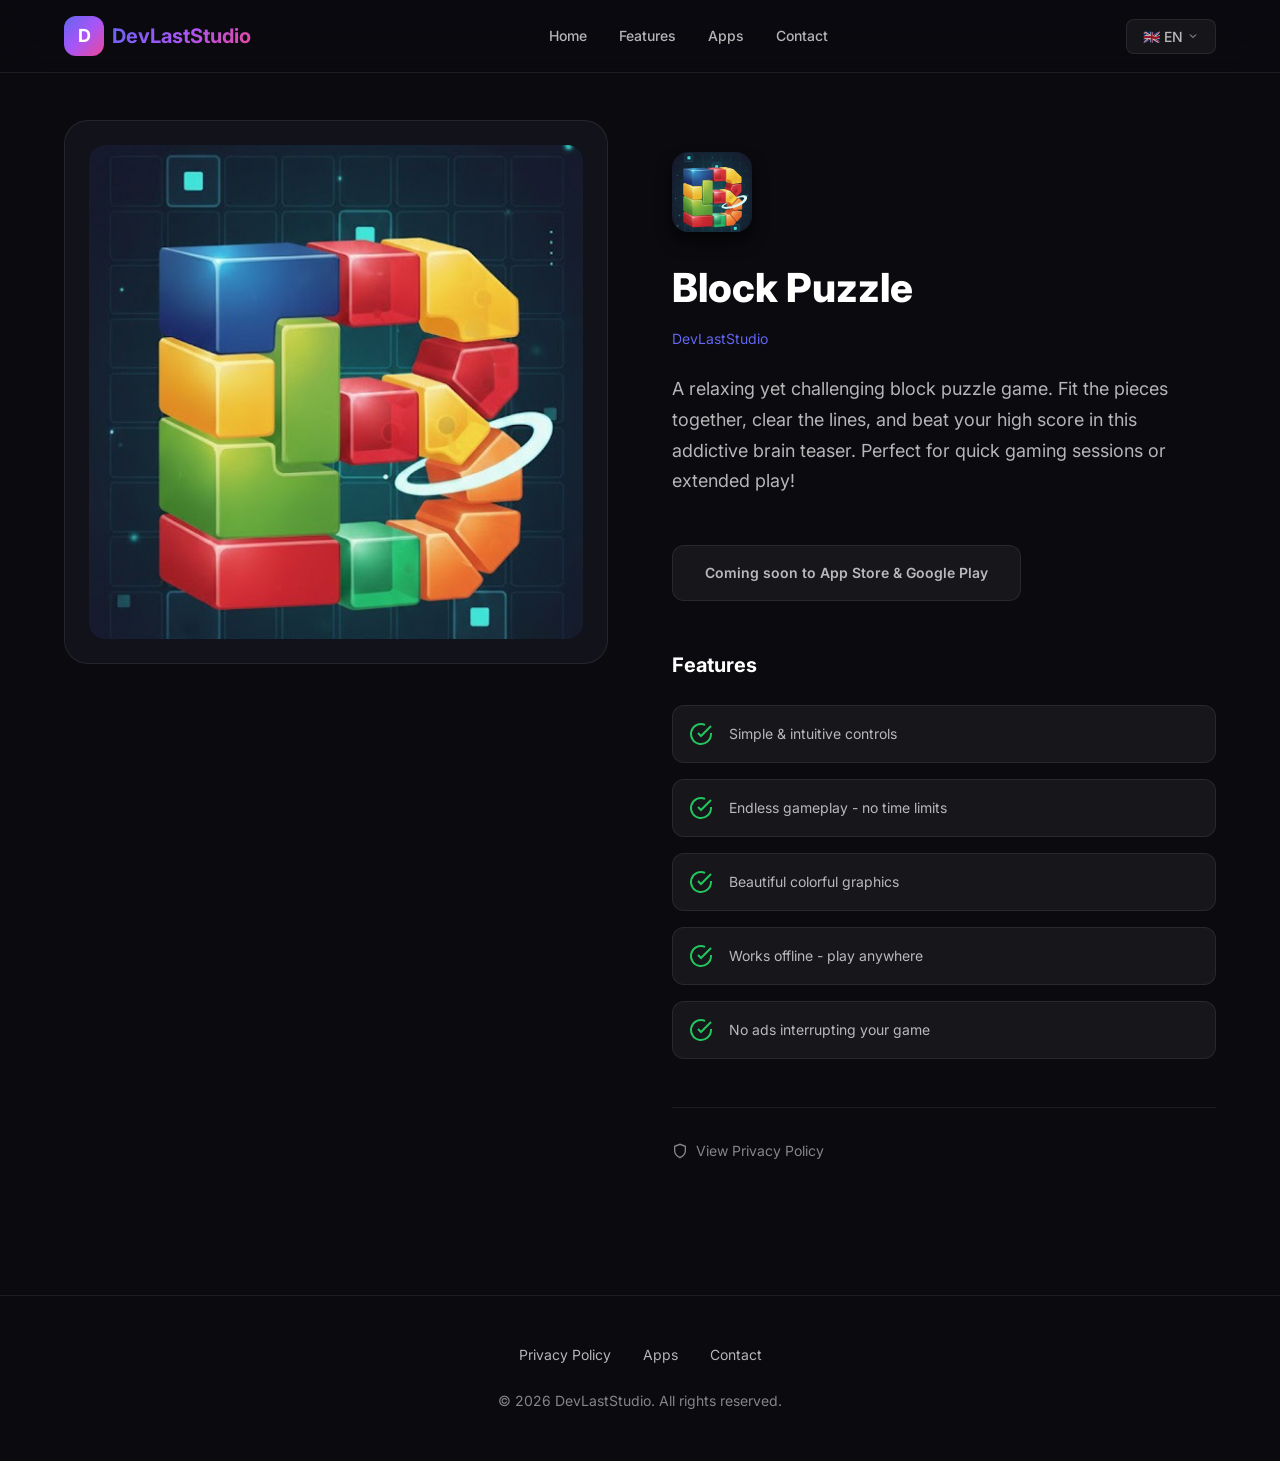
==== block-puzzle.html @ 2a91ea54 "Launch devlaststudio.com with Kayıp Para Radarı page - Copy of the existing DevLastStudio site (devl" ====
<!DOCTYPE html>
<html lang="en">

<head>
    <meta charset="UTF-8">
    <meta name="viewport" content="width=device-width, initial-scale=1.0">
    <meta name="description"
        content="Block Puzzle - A relaxing yet challenging puzzle game. Download now on App Store and Google Play.">
    <meta name="keywords" content="block puzzle, puzzle game, brain teaser, mobile game, iOS, Android">

    <title>Block Puzzle | DevLastStudio</title>

    <!-- Favicon -->
    <link rel="icon" type="image/svg+xml"
        href="data:image/svg+xml,<svg xmlns='http://www.w3.org/2000/svg' viewBox='0 0 100 100'><rect fill='%238b5cf6' rx='20' width='100' height='100'/><rect x='15' y='15' width='30' height='30' rx='4' fill='white' opacity='0.9'/><rect x='55' y='15' width='30' height='30' rx='4' fill='white' opacity='0.7'/><rect x='15' y='55' width='30' height='30' rx='4' fill='white' opacity='0.7'/><rect x='55' y='55' width='30' height='30' rx='4' fill='white' opacity='0.5'/></svg>">

    <!-- Google Fonts -->
    <link rel="preconnect" href="https://fonts.googleapis.com">
    <link rel="preconnect" href="https://fonts.gstatic.com" crossorigin>
    <link href="https://fonts.googleapis.com/css2?family=Inter:wght@400;500;600;700;800&display=swap" rel="stylesheet">

    <!-- Styles -->
    <link rel="stylesheet" href="styles.css">

    <style>
        /* App Detail Page Styles */
        .app-detail {
            padding-top: 120px;
            padding-bottom: var(--space-4xl);
        }

        .app-detail-container {
            display: grid;
            grid-template-columns: 1fr 1fr;
            gap: var(--space-3xl);
            align-items: start;
        }

        @media (max-width: 900px) {
            .app-detail-container {
                grid-template-columns: 1fr;
            }
        }

        /* Screenshot Slider */
        .screenshot-slider {
            position: relative;
            background: var(--color-bg-secondary);
            border-radius: var(--radius-2xl);
            overflow: hidden;
            border: 1px solid var(--color-border);
        }

        .screenshot-slides {
            position: relative;
            width: 100%;
            aspect-ratio: 1;
        }

        .screenshot-slide {
            position: absolute;
            inset: 0;
            display: flex;
            align-items: center;
            justify-content: center;
            opacity: 0;
            transform: scale(0.95);
            transition: all 0.5s cubic-bezier(0.4, 0, 0.2, 1);
            padding: var(--space-lg);
        }

        .screenshot-slide.active {
            opacity: 1;
            transform: scale(1);
        }

        .screenshot-slide img {
            max-width: 100%;
            max-height: 100%;
            object-fit: contain;
            border-radius: var(--radius-xl);
        }

        .screenshot-nav {
            display: flex;
            justify-content: center;
            gap: var(--space-sm);
            padding: var(--space-lg);
            background: rgba(0, 0, 0, 0.3);
        }

        .screenshot-dot {
            width: 10px;
            height: 10px;
            border-radius: 50%;
            border: 2px solid rgba(255, 255, 255, 0.4);
            background: transparent;
            cursor: pointer;
            transition: all var(--transition-base);
        }

        .screenshot-dot:hover {
            border-color: rgba(255, 255, 255, 0.7);
        }

        .screenshot-dot.active {
            background: var(--gradient-primary);
            border-color: transparent;
        }

        .screenshot-arrows {
            position: absolute;
            top: 50%;
            left: 0;
            right: 0;
            transform: translateY(-50%);
            display: flex;
            justify-content: space-between;
            padding: 0 var(--space-md);
            pointer-events: none;
        }

        .screenshot-arrow {
            width: 44px;
            height: 44px;
            display: flex;
            align-items: center;
            justify-content: center;
            background: rgba(0, 0, 0, 0.5);
            border: 1px solid var(--color-border);
            border-radius: 50%;
            color: white;
            cursor: pointer;
            pointer-events: auto;
            transition: all var(--transition-base);
        }

        .screenshot-arrow:hover {
            background: rgba(0, 0, 0, 0.8);
            border-color: var(--color-accent-primary);
        }

        /* App Info */
        .app-info {
            padding: var(--space-xl) 0;
        }

        .app-icon-badge {
            width: 80px;
            height: 80px;
            border-radius: var(--radius-xl);
            overflow: hidden;
            margin-bottom: var(--space-lg);
            box-shadow: var(--shadow-lg);
        }

        .app-icon-badge img {
            width: 100%;
            height: 100%;
            object-fit: cover;
        }

        .app-detail-title {
            font-size: clamp(var(--font-size-2xl), 4vw, var(--font-size-4xl));
            font-weight: 800;
            margin-bottom: var(--space-sm);
        }

        .app-developer {
            font-size: var(--font-size-sm);
            color: var(--color-accent-primary);
            margin-bottom: var(--space-lg);
        }

        .app-detail-description {
            font-size: var(--font-size-lg);
            color: var(--color-text-secondary);
            line-height: 1.7;
            margin-bottom: var(--space-2xl);
        }

        /* Store Buttons */
        .store-buttons {
            display: flex;
            gap: var(--space-md);
            margin-bottom: var(--space-2xl);
            flex-wrap: wrap;
        }

        .store-button {
            display: flex;
            align-items: center;
            gap: var(--space-sm);
            padding: var(--space-md) var(--space-xl);
            background: var(--gradient-primary);
            border-radius: var(--radius-lg);
            font-size: var(--font-size-sm);
            font-weight: 600;
            color: white;
            transition: all var(--transition-base);
            box-shadow: var(--shadow-glow);
        }

        .store-button:hover {
            transform: translateY(-2px);
            box-shadow: 0 0 50px rgba(99, 102, 241, 0.4);
        }

        .store-button svg {
            width: 24px;
            height: 24px;
        }

        /* Features List */
        .app-features {
            margin-bottom: var(--space-2xl);
        }

        .app-features h3 {
            font-size: var(--font-size-xl);
            font-weight: 700;
            margin-bottom: var(--space-lg);
        }

        .feature-list {
            display: flex;
            flex-direction: column;
            gap: var(--space-md);
        }

        .feature-item {
            display: flex;
            align-items: center;
            gap: var(--space-md);
            padding: var(--space-md);
            background: var(--color-bg-glass);
            border: 1px solid var(--color-border);
            border-radius: var(--radius-lg);
        }

        .feature-item svg {
            width: 24px;
            height: 24px;
            color: #22c55e;
            flex-shrink: 0;
        }

        .feature-item span {
            color: var(--color-text-secondary);
            font-size: var(--font-size-sm);
        }

        /* Privacy Link */
        .app-privacy-section {
            padding-top: var(--space-xl);
            border-top: 1px solid var(--color-border);
        }

        .app-privacy-section a {
            display: inline-flex;
            align-items: center;
            gap: var(--space-sm);
            color: var(--color-text-muted);
            font-size: var(--font-size-sm);
            transition: color var(--transition-fast);
        }

        .app-privacy-section a:hover {
            color: var(--color-accent-primary);
        }
    </style>
</head>

<body>
    <!-- Header -->
    <header class="header" id="header">
        <nav class="nav container">
            <a href="index.html" class="logo">
                <div class="logo-icon">D</div>
                <span class="logo-text">DevLastStudio</span>
            </a>

            <ul class="nav-menu" id="nav-menu">
                <li><a href="index.html" class="nav-link" data-i18n="navHome">Home</a></li>
                <li><a href="index.html#features" class="nav-link" data-i18n="navFeatures">Features</a></li>
                <li><a href="index.html#apps" class="nav-link" data-i18n="navApps">Apps</a></li>
                <li><a href="index.html#contact" class="nav-link" data-i18n="navContact">Contact</a></li>
            </ul>

            <div class="nav-right">
                <!-- Language Selector -->
                <div class="lang-selector" id="lang-selector">
                    <button class="lang-btn" id="lang-btn" aria-label="Select language" aria-expanded="false"
                        aria-haspopup="listbox">
                        <span id="current-flag">🇬🇧</span>
                        <span id="current-lang">EN</span>
                        <svg width="12" height="12" viewBox="0 0 24 24" fill="none" stroke="currentColor"
                            stroke-width="2">
                            <path d="M6 9l6 6 6-6" />
                        </svg>
                    </button>
                    <div class="lang-dropdown" id="lang-dropdown" role="listbox" aria-label="Select language">
                        <button class="lang-option" data-lang="en" role="option">
                            <span>🇬🇧</span> English
                        </button>
                        <button class="lang-option" data-lang="de" role="option">
                            <span>🇩🇪</span> Deutsch
                        </button>
                        <button class="lang-option" data-lang="es" role="option">
                            <span>🇪🇸</span> Español
                        </button>
                        <button class="lang-option" data-lang="fr" role="option">
                            <span>🇫🇷</span> Français
                        </button>
                        <button class="lang-option" data-lang="it" role="option">
                            <span>🇮🇹</span> Italiano
                        </button>
                        <button class="lang-option" data-lang="tr" role="option">
                            <span>🇹🇷</span> Türkçe
                        </button>
                    </div>
                </div>

                <button class="nav-toggle" id="nav-toggle" aria-label="Toggle navigation">
                    <span></span>
                    <span></span>
                    <span></span>
                </button>
            </div>
        </nav>
    </header>

    <!-- App Detail Section -->
    <section class="app-detail">
        <div class="container">
            <div class="app-detail-container">
                <!-- Screenshot Slider -->
                <div class="screenshot-slider" id="screenshot-slider">
                    <div class="screenshot-slides">
                        <div class="screenshot-slide active" data-slide="0">
                            <img src="block-puzzle-icon.jpg" alt="Block Puzzle Screenshot 1">
                        </div>
                        <!-- More slides will be added when user provides more images -->
                    </div>
                    <div class="screenshot-arrows">
                        <button class="screenshot-arrow prev-arrow" aria-label="Previous">
                            <svg width="20" height="20" viewBox="0 0 24 24" fill="none" stroke="currentColor"
                                stroke-width="2">
                                <path d="M15 18l-6-6 6-6" />
                            </svg>
                        </button>
                        <button class="screenshot-arrow next-arrow" aria-label="Next">
                            <svg width="20" height="20" viewBox="0 0 24 24" fill="none" stroke="currentColor"
                                stroke-width="2">
                                <path d="M9 18l6-6-6-6" />
                            </svg>
                        </button>
                    </div>
                    <div class="screenshot-nav">
                        <button class="screenshot-dot active" data-slide="0" aria-label="Slide 1"></button>
                    </div>
                </div>

                <!-- App Info -->
                <div class="app-info">
                    <div class="app-icon-badge">
                        <img src="block-puzzle-icon.jpg" alt="Block Puzzle Icon">
                    </div>
                    <h1 class="app-detail-title">Block Puzzle</h1>
                    <p class="app-developer">DevLastStudio</p>
                    <p class="app-detail-description" data-i18n="bpDetailDesc">
                        A relaxing yet challenging block puzzle game. Fit the pieces together, clear the lines, and beat
                        your high score in this addictive brain teaser. Perfect for quick gaming sessions or extended
                        play!
                    </p>

                    <!-- Store Buttons -->
                    <div class="store-buttons"><span class="store-button store-soon"><span data-i18n="comingSoon">Coming soon to App Store &amp; Google Play</span></span></div>

                    <!-- Features -->
                    <div class="app-features">
                        <h3 data-i18n="bpFeaturesTitle">Features</h3>
                        <div class="feature-list">
                            <div class="feature-item">
                                <svg viewBox="0 0 24 24" fill="none" stroke="currentColor" stroke-width="2">
                                    <path d="M22 11.08V12a10 10 0 1 1-5.93-9.14" />
                                    <polyline points="22 4 12 14.01 9 11.01" />
                                </svg>
                                <span data-i18n="bpFeature1">Simple & intuitive controls</span>
                            </div>
                            <div class="feature-item">
                                <svg viewBox="0 0 24 24" fill="none" stroke="currentColor" stroke-width="2">
                                    <path d="M22 11.08V12a10 10 0 1 1-5.93-9.14" />
                                    <polyline points="22 4 12 14.01 9 11.01" />
                                </svg>
                                <span data-i18n="bpFeature2">Endless gameplay - no time limits</span>
                            </div>
                            <div class="feature-item">
                                <svg viewBox="0 0 24 24" fill="none" stroke="currentColor" stroke-width="2">
                                    <path d="M22 11.08V12a10 10 0 1 1-5.93-9.14" />
                                    <polyline points="22 4 12 14.01 9 11.01" />
                                </svg>
                                <span data-i18n="bpFeature3">Beautiful colorful graphics</span>
                            </div>
                            <div class="feature-item">
                                <svg viewBox="0 0 24 24" fill="none" stroke="currentColor" stroke-width="2">
                                    <path d="M22 11.08V12a10 10 0 1 1-5.93-9.14" />
                                    <polyline points="22 4 12 14.01 9 11.01" />
                                </svg>
                                <span data-i18n="bpFeature4">Works offline - play anywhere</span>
                            </div>
                            <div class="feature-item">
                                <svg viewBox="0 0 24 24" fill="none" stroke="currentColor" stroke-width="2">
                                    <path d="M22 11.08V12a10 10 0 1 1-5.93-9.14" />
                                    <polyline points="22 4 12 14.01 9 11.01" />
                                </svg>
                                <span data-i18n="bpFeature5">No ads interrupting your game</span>
                            </div>
                        </div>
                    </div>

                    <!-- Privacy Link -->
                    <div class="app-privacy-section">
                        <a href="privacy-block-puzzle.html">
                            <svg width="16" height="16" viewBox="0 0 24 24" fill="none" stroke="currentColor"
                                stroke-width="2">
                                <path d="M12 22s8-4 8-10V5l-8-3-8 3v7c0 6 8 10 8 10z" />
                            </svg>
                            <span data-i18n="bpViewPrivacy">View Privacy Policy</span>
                        </a>
                    </div>
                </div>
            </div>
        </div>
    </section>

    <!-- Footer -->
    <footer class="footer">
        <div class="container">
            <div class="footer-content">
                <div class="footer-links">
                    <a href="privacy.html" class="footer-link" data-i18n="footerPrivacy">Privacy Policy</a>
                    <a href="index.html#apps" class="footer-link" data-i18n="footerApps">Apps</a>
                    <a href="index.html#contact" class="footer-link" data-i18n="footerContact">Contact</a>
                </div>

                <p class="footer-copyright" data-i18n="footerCopyright">
                    © 2026 DevLastStudio. All rights reserved.
                </p>
            </div>
        </div>
    </footer>

    <!-- Scripts -->
    <script src="translations.js"></script>
    <script src="script.js"></script>
    <script>
        // Screenshot Slider Functionality
        document.addEventListener('DOMContentLoaded', () => {
            const slider = document.getElementById('screenshot-slider');
            if (!slider) return;

            const slides = slider.querySelectorAll('.screenshot-slide');
            const dots = slider.querySelectorAll('.screenshot-dot');
            const prevBtn = slider.querySelector('.prev-arrow');
            const nextBtn = slider.querySelector('.next-arrow');

            if (slides.length <= 1) {
                // Hide navigation if only one slide
                const arrows = slider.querySelector('.screenshot-arrows');
                const nav = slider.querySelector('.screenshot-nav');
                if (arrows) arrows.style.display = 'none';
                if (nav) nav.style.display = 'none';
                return;
            }

            let currentSlide = 0;
            let autoPlayInterval;

            function goToSlide(index) {
                slides.forEach(slide => slide.classList.remove('active'));
                dots.forEach(dot => dot.classList.remove('active'));

                slides[index].classList.add('active');
                if (dots[index]) dots[index].classList.add('active');
                currentSlide = index;
            }

            function nextSlide() {
                const next = (currentSlide + 1) % slides.length;
                goToSlide(next);
            }

            function prevSlide() {
                const prev = (currentSlide - 1 + slides.length) % slides.length;
                goToSlide(prev);
            }

            function startAutoPlay() {
                stopAutoPlay();
                autoPlayInterval = setInterval(nextSlide, 4000);
            }

            function stopAutoPlay() {
                if (autoPlayInterval) clearInterval(autoPlayInterval);
            }

            if (nextBtn) nextBtn.addEventListener('click', () => { nextSlide(); startAutoPlay(); });
            if (prevBtn) prevBtn.addEventListener('click', () => { prevSlide(); startAutoPlay(); });

            dots.forEach((dot, index) => {
                dot.addEventListener('click', () => { goToSlide(index); startAutoPlay(); });
            });

            slider.addEventListener('mouseenter', stopAutoPlay);
            slider.addEventListener('mouseleave', startAutoPlay);

            startAutoPlay();
        });
    </script>
</body>

</html>
---- styles.css ----
/* ============================================
   DevLastStudio - Modern Portfolio Website
   ============================================ */

/* CSS Variables - Design System */
:root {
  /* Colors */
  --color-bg-primary: #0a0a0f;
  --color-bg-secondary: #12121a;
  --color-bg-card: rgba(255, 255, 255, 0.03);
  --color-bg-glass: rgba(255, 255, 255, 0.05);

  --color-text-primary: #ffffff;
  --color-text-secondary: rgba(255, 255, 255, 0.7);
  --color-text-muted: rgba(255, 255, 255, 0.5);

  --color-accent-primary: #6366f1;
  --color-accent-secondary: #8b5cf6;
  --color-accent-tertiary: #a855f7;

  --gradient-primary: linear-gradient(135deg, #6366f1 0%, #a855f7 50%, #ec4899 100%);
  --gradient-hero: linear-gradient(180deg, rgba(99, 102, 241, 0.15) 0%, transparent 50%);
  --gradient-card: linear-gradient(135deg, rgba(99, 102, 241, 0.1) 0%, rgba(168, 85, 247, 0.05) 100%);

  --color-border: rgba(255, 255, 255, 0.08);
  --color-border-hover: rgba(255, 255, 255, 0.15);

  /* Spacing */
  --space-xs: 0.25rem;
  --space-sm: 0.5rem;
  --space-md: 1rem;
  --space-lg: 1.5rem;
  --space-xl: 2rem;
  --space-2xl: 3rem;
  --space-3xl: 4rem;
  --space-4xl: 6rem;

  /* Typography */
  --font-family: 'Inter', -apple-system, BlinkMacSystemFont, 'Segoe UI', Roboto, sans-serif;
  --font-size-xs: 0.75rem;
  --font-size-sm: 0.875rem;
  --font-size-base: 1rem;
  --font-size-lg: 1.125rem;
  --font-size-xl: 1.25rem;
  --font-size-2xl: 1.5rem;
  --font-size-3xl: 2rem;
  --font-size-4xl: 2.5rem;
  --font-size-5xl: 3.5rem;

  /* Border Radius */
  --radius-sm: 0.375rem;
  --radius-md: 0.5rem;
  --radius-lg: 0.75rem;
  --radius-xl: 1rem;
  --radius-2xl: 1.5rem;
  --radius-full: 9999px;

  /* Shadows */
  --shadow-sm: 0 1px 2px rgba(0, 0, 0, 0.3);
  --shadow-md: 0 4px 6px rgba(0, 0, 0, 0.4);
  --shadow-lg: 0 10px 15px rgba(0, 0, 0, 0.5);
  --shadow-xl: 0 20px 25px rgba(0, 0, 0, 0.6);
  --shadow-glow: 0 0 40px rgba(99, 102, 241, 0.3);

  /* Transitions */
  --transition-fast: 150ms ease;
  --transition-base: 250ms ease;
  --transition-slow: 350ms ease;
}

/* Reset & Base */
*,
*::before,
*::after {
  margin: 0;
  padding: 0;
  box-sizing: border-box;
}

html {
  scroll-behavior: smooth;
  font-size: 16px;
}

body {
  font-family: var(--font-family);
  background-color: var(--color-bg-primary);
  color: var(--color-text-primary);
  line-height: 1.6;
  min-height: 100vh;
  overflow-x: hidden;
}

a {
  text-decoration: none;
  color: inherit;
  transition: color var(--transition-fast);
}

img {
  max-width: 100%;
  height: auto;
  display: block;
}

button {
  font-family: inherit;
  cursor: pointer;
  border: none;
  background: none;
}

ul,
ol {
  list-style: none;
}

/* Container */
.container {
  width: 100%;
  max-width: 1200px;
  margin: 0 auto;
  padding: 0 var(--space-lg);
}

/* ============================================
   HEADER & NAVIGATION
   ============================================ */
.header {
  position: fixed;
  top: 0;
  left: 0;
  right: 0;
  z-index: 1000;
  padding: var(--space-md) 0;
  background: rgba(10, 10, 15, 0.8);
  backdrop-filter: blur(20px);
  -webkit-backdrop-filter: blur(20px);
  border-bottom: 1px solid var(--color-border);
  transition: all var(--transition-base);
}

.header.scrolled {
  padding: var(--space-sm) 0;
  background: rgba(10, 10, 15, 0.95);
}

.nav {
  display: flex;
  align-items: center;
  justify-content: space-between;
}

.logo {
  display: flex;
  align-items: center;
  gap: var(--space-sm);
  font-size: var(--font-size-xl);
  font-weight: 700;
}

.logo-icon {
  width: 40px;
  height: 40px;
  background: var(--gradient-primary);
  border-radius: var(--radius-lg);
  display: flex;
  align-items: center;
  justify-content: center;
  font-size: var(--font-size-lg);
}

.logo-text {
  background: var(--gradient-primary);
  -webkit-background-clip: text;
  -webkit-text-fill-color: transparent;
  background-clip: text;
}

.nav-menu {
  display: flex;
  align-items: center;
  gap: var(--space-xl);
}

.nav-link {
  font-size: var(--font-size-sm);
  font-weight: 500;
  color: var(--color-text-secondary);
  position: relative;
  padding: var(--space-xs) 0;
}

.nav-link::after {
  content: '';
  position: absolute;
  bottom: 0;
  left: 0;
  width: 0;
  height: 2px;
  background: var(--gradient-primary);
  transition: width var(--transition-base);
}

.nav-link:hover {
  color: var(--color-text-primary);
}

.nav-link:hover::after {
  width: 100%;
}

.nav-toggle {
  display: none;
  flex-direction: column;
  gap: 5px;
  padding: var(--space-sm);
}

.nav-toggle span {
  display: block;
  width: 24px;
  height: 2px;
  background: var(--color-text-primary);
  transition: all var(--transition-base);
}

/* Nav Right Container */
.nav-right {
  display: flex;
  align-items: center;
  gap: var(--space-md);
}

/* ============================================
   LANGUAGE SELECTOR
   ============================================ */
.lang-selector {
  position: relative;
  z-index: 1001;
}

.lang-btn {
  display: flex;
  align-items: center;
  gap: var(--space-xs);
  padding: var(--space-sm) var(--space-md);
  background: var(--color-bg-glass);
  border: 1px solid var(--color-border);
  border-radius: var(--radius-md);
  color: var(--color-text-secondary);
  font-size: var(--font-size-sm);
  font-weight: 500;
  cursor: pointer;
  transition: all var(--transition-base);
}

.lang-btn:hover {
  background: var(--color-bg-card);
  border-color: var(--color-border-hover);
  color: var(--color-text-primary);
}

.lang-btn svg {
  transition: transform var(--transition-base);
}

.lang-selector.active .lang-btn svg {
  transform: rotate(180deg);
}

.lang-dropdown {
  position: absolute;
  top: calc(100% + var(--space-sm));
  right: 0;
  min-width: 150px;
  background: var(--color-bg-secondary);
  border: 1px solid var(--color-border);
  border-radius: var(--radius-lg);
  padding: var(--space-sm);
  opacity: 0;
  visibility: hidden;
  transform: translateY(-10px);
  transition: all var(--transition-base);
  z-index: 1002;
  box-shadow: var(--shadow-xl);
}

.lang-selector.active .lang-dropdown {
  opacity: 1;
  visibility: visible;
  transform: translateY(0);
}

.lang-option {
  display: flex;
  align-items: center;
  gap: var(--space-sm);
  width: 100%;
  padding: var(--space-sm) var(--space-md);
  background: none;
  border: none;
  border-radius: var(--radius-md);
  color: var(--color-text-secondary);
  font-size: var(--font-size-sm);
  font-weight: 500;
  cursor: pointer;
  transition: all var(--transition-fast);
  text-align: left;
}

.lang-option:hover {
  background: var(--color-bg-glass);
  color: var(--color-text-primary);
}

.lang-option.active {
  background: var(--gradient-primary);
  color: white;
}

/* ============================================
   HERO SECTION & SLIDER
   ============================================ */
.hero {
  min-height: 100vh;
  display: flex;
  flex-direction: column;
  align-items: center;
  justify-content: flex-start;
  position: relative;
  padding-top: 120px;
  padding-bottom: 80px;
  overflow: hidden;
}

.hero::before {
  content: '';
  position: absolute;
  top: 0;
  left: 0;
  right: 0;
  bottom: 0;
  background: var(--gradient-hero);
  pointer-events: none;
}

.hero::after {
  content: '';
  position: absolute;
  top: 20%;
  left: 50%;
  transform: translateX(-50%);
  width: 600px;
  height: 600px;
  background: radial-gradient(circle, rgba(99, 102, 241, 0.15) 0%, transparent 70%);
  pointer-events: none;
}

/* Hero Slider */
.hero-slider {
  position: relative;
  width: 100%;
  flex: 1;
  display: flex;
  flex-direction: column;
  align-items: center;
  justify-content: center;
}

.hero-slide {
  position: absolute;
  inset: 0;
  display: none;
  align-items: center;
  justify-content: center;
  opacity: 0;
  transform: translateX(30px);
  transition: opacity 0.6s cubic-bezier(0.4, 0, 0.2, 1), transform 0.6s cubic-bezier(0.4, 0, 0.2, 1);
  pointer-events: none;
}

.hero-slide.active {
  display: flex;
  opacity: 1;
  transform: translateX(0);
  pointer-events: all;
}

.hero-slide.prev {
  transform: translateX(-30px);
}

/* Slider Navigation Dots */
.slider-nav {
  position: relative;
  margin-top: auto;
  display: flex;
  gap: var(--space-sm);
  z-index: 10;
  padding-top: var(--space-lg);
}

.slider-dot {
  width: 12px;
  height: 12px;
  border-radius: 50%;
  border: 2px solid rgba(255, 255, 255, 0.3);
  background: transparent;
  cursor: pointer;
  transition: all var(--transition-base);
}

.slider-dot:hover {
  border-color: rgba(255, 255, 255, 0.6);
}

.slider-dot.active {
  background: var(--gradient-primary);
  border-color: transparent;
  transform: scale(1.2);
}

/* Slider Arrows */
.slider-arrow {
  position: absolute;
  top: 50%;
  transform: translateY(-50%);
  width: 50px;
  height: 50px;
  display: flex;
  align-items: center;
  justify-content: center;
  background: var(--color-bg-glass);
  border: 1px solid var(--color-border);
  border-radius: 50%;
  color: var(--color-text-secondary);
  cursor: pointer;
  transition: all var(--transition-base);
  z-index: 10;
}

.slider-arrow:hover {
  background: var(--color-bg-card);
  border-color: var(--color-accent-primary);
  color: var(--color-text-primary);
  transform: translateY(-50%) scale(1.1);
}

.slider-arrow-prev {
  left: 20px;
}

.slider-arrow-next {
  right: 20px;
}

/* Hero Stats (Slide 2) */
.hero-stats {
  display: flex;
  align-items: center;
  justify-content: center;
  gap: var(--space-2xl);
  margin-bottom: var(--space-2xl);
  animation: fadeInUp 0.6s ease 0.3s forwards;
  opacity: 0;
}

.stat-item {
  display: flex;
  flex-direction: column;
  align-items: center;
  gap: var(--space-xs);
  padding: var(--space-lg);
  background: var(--color-bg-glass);
  border: 1px solid var(--color-border);
  border-radius: var(--radius-xl);
  min-width: 140px;
}

.stat-number {
  font-size: var(--font-size-2xl);
  font-weight: 800;
  background: var(--gradient-primary);
  -webkit-background-clip: text;
  -webkit-text-fill-color: transparent;
  background-clip: text;
}

.stat-label {
  font-size: var(--font-size-sm);
  color: var(--color-text-secondary);
}

/* Hero Mini Features (Slide 3) */
.hero-features-mini {
  display: flex;
  align-items: center;
  justify-content: center;
  gap: var(--space-lg);
  margin-bottom: var(--space-2xl);
  animation: fadeInUp 0.6s ease 0.3s forwards;
  opacity: 0;
  flex-wrap: wrap;
}

.mini-feature {
  display: flex;
  align-items: center;
  gap: var(--space-sm);
  padding: var(--space-md) var(--space-lg);
  background: var(--color-bg-glass);
  border: 1px solid var(--color-border);
  border-radius: var(--radius-lg);
  font-size: var(--font-size-sm);
  color: var(--color-text-secondary);
}

.mini-feature svg {
  color: #22c55e;
}

/* Hero Badge Icon */
.hero-badge-icon {
  font-size: var(--font-size-lg);
}

.hero-content {
  text-align: center;
  position: relative;
  z-index: 1;
  max-width: 800px;
  padding-bottom: 80px;
}

.hero-badge {
  display: inline-flex;
  align-items: center;
  gap: var(--space-sm);
  padding: var(--space-sm) var(--space-lg);
  background: var(--color-bg-glass);
  border: 1px solid var(--color-border);
  border-radius: var(--radius-full);
  font-size: var(--font-size-sm);
  color: var(--color-text-secondary);
  margin-bottom: var(--space-xl);
  animation: fadeInUp 0.6s ease forwards;
}

.hero-badge-dot {
  width: 8px;
  height: 8px;
  background: #22c55e;
  border-radius: 50%;
  animation: pulse 2s ease-in-out infinite;
}

.hero-title {
  font-size: clamp(var(--font-size-3xl), 5vw, var(--font-size-5xl));
  font-weight: 800;
  line-height: 1.1;
  margin-bottom: var(--space-lg);
  animation: fadeInUp 0.6s ease 0.1s forwards;
  opacity: 0;
}

.hero-title-gradient {
  background: var(--gradient-primary);
  -webkit-background-clip: text;
  -webkit-text-fill-color: transparent;
  background-clip: text;
}

.hero-description {
  font-size: var(--font-size-lg);
  color: var(--color-text-secondary);
  max-width: 600px;
  margin: 0 auto var(--space-2xl);
  animation: fadeInUp 0.6s ease 0.2s forwards;
  opacity: 0;
}

.hero-platforms {
  display: flex;
  align-items: center;
  justify-content: center;
  gap: var(--space-lg);
  margin-bottom: var(--space-2xl);
  animation: fadeInUp 0.6s ease 0.3s forwards;
  opacity: 0;
}

.platform-badge {
  display: flex;
  align-items: center;
  gap: var(--space-sm);
  padding: var(--space-sm) var(--space-lg);
  background: var(--color-bg-glass);
  border: 1px solid var(--color-border);
  border-radius: var(--radius-lg);
  font-size: var(--font-size-sm);
  font-weight: 500;
  transition: all var(--transition-base);
}

.platform-badge:hover {
  border-color: var(--color-border-hover);
  transform: translateY(-2px);
}

.platform-badge svg {
  width: 20px;
  height: 20px;
}

.hero-cta {
  display: flex;
  align-items: center;
  justify-content: center;
  gap: var(--space-md);
  animation: fadeInUp 0.6s ease 0.4s forwards;
  opacity: 0;
}

/* Buttons */
.btn {
  display: inline-flex;
  align-items: center;
  gap: var(--space-sm);
  padding: var(--space-md) var(--space-xl);
  font-size: var(--font-size-sm);
  font-weight: 600;
  border-radius: var(--radius-lg);
  transition: all var(--transition-base);
}

.btn-primary {
  background: var(--gradient-primary);
  color: white;
  box-shadow: var(--shadow-glow);
}

.btn-primary:hover {
  transform: translateY(-2px);
  box-shadow: 0 0 50px rgba(99, 102, 241, 0.4);
}

.btn-secondary {
  background: var(--color-bg-glass);
  color: var(--color-text-primary);
  border: 1px solid var(--color-border);
}

.btn-secondary:hover {
  background: var(--color-bg-card);
  border-color: var(--color-border-hover);
  transform: translateY(-2px);
}

/* ============================================
   FEATURES SECTION
   ============================================ */
.features {
  padding: var(--space-4xl) 0;
  position: relative;
}

.section-header {
  text-align: center;
  max-width: 600px;
  margin: 0 auto var(--space-3xl);
}

.section-eyebrow {
  display: inline-block;
  font-size: var(--font-size-sm);
  font-weight: 600;
  color: var(--color-accent-primary);
  text-transform: uppercase;
  letter-spacing: 0.1em;
  margin-bottom: var(--space-md);
}

.section-title {
  font-size: clamp(var(--font-size-2xl), 4vw, var(--font-size-4xl));
  font-weight: 700;
  margin-bottom: var(--space-md);
}

.section-description {
  font-size: var(--font-size-lg);
  color: var(--color-text-secondary);
}

.features-grid {
  display: grid;
  grid-template-columns: repeat(auto-fit, minmax(280px, 1fr));
  gap: var(--space-xl);
}

.feature-card {
  padding: var(--space-xl);
  background: var(--gradient-card);
  border: 1px solid var(--color-border);
  border-radius: var(--radius-xl);
  transition: all var(--transition-base);
}

.feature-card:hover {
  border-color: var(--color-border-hover);
  transform: translateY(-4px);
  box-shadow: var(--shadow-xl);
}

.feature-icon {
  width: 56px;
  height: 56px;
  display: flex;
  align-items: center;
  justify-content: center;
  background: var(--gradient-primary);
  border-radius: var(--radius-lg);
  font-size: var(--font-size-2xl);
  margin-bottom: var(--space-lg);
}

.feature-title {
  font-size: var(--font-size-xl);
  font-weight: 600;
  margin-bottom: var(--space-sm);
}

.feature-description {
  font-size: var(--font-size-sm);
  color: var(--color-text-secondary);
  line-height: 1.7;
}

/* ============================================
   APPS SECTION
   ============================================ */
.apps {
  padding: var(--space-4xl) 0;
  background: var(--color-bg-secondary);
  position: relative;
}

.apps::before {
  content: '';
  position: absolute;
  top: 0;
  left: 0;
  right: 0;
  height: 1px;
  background: linear-gradient(90deg, transparent, var(--color-border), transparent);
}

.apps-grid {
  display: grid;
  grid-template-columns: repeat(auto-fit, minmax(320px, 1fr));
  gap: var(--space-xl);
}

.app-card {
  background: var(--color-bg-card);
  border: 1px solid var(--color-border);
  border-radius: var(--radius-2xl);
  overflow: hidden;
  transition: all var(--transition-base);
}

.app-card:hover {
  border-color: var(--color-border-hover);
  transform: translateY(-8px);
  box-shadow: var(--shadow-xl), var(--shadow-glow);
}

.app-screenshots {
  position: relative;
  height: 240px;
  background: linear-gradient(135deg, rgba(99, 102, 241, 0.2) 0%, rgba(168, 85, 247, 0.1) 100%);
  display: flex;
  align-items: center;
  justify-content: center;
  overflow: hidden;
}

.app-screenshot-placeholder {
  display: flex;
  flex-direction: column;
  align-items: center;
  gap: var(--space-md);
  color: var(--color-text-muted);
}

.app-screenshot-placeholder svg {
  width: 48px;
  height: 48px;
  opacity: 0.5;
}

.app-content {
  padding: var(--space-xl);
}

.app-name {
  font-size: var(--font-size-xl);
  font-weight: 700;
  margin-bottom: var(--space-sm);
}

.app-description {
  font-size: var(--font-size-sm);
  color: var(--color-text-secondary);
  margin-bottom: var(--space-lg);
  line-height: 1.7;
}

.app-links {
  display: flex;
  gap: var(--space-md);
}

.store-link {
  display: flex;
  align-items: center;
  gap: var(--space-sm);
  padding: var(--space-sm) var(--space-md);
  background: var(--color-bg-glass);
  border: 1px solid var(--color-border);
  border-radius: var(--radius-md);
  font-size: var(--font-size-xs);
  font-weight: 500;
  color: var(--color-text-secondary);
  transition: all var(--transition-base);
}

.store-link:hover {
  background: var(--color-bg-card);
  border-color: var(--color-accent-primary);
  color: var(--color-text-primary);
}

.store-link svg {
  width: 16px;
  height: 16px;
}

/* App Privacy Link */
.app-privacy-link {
  display: inline-block;
  margin-top: var(--space-md);
  font-size: var(--font-size-xs);
  color: var(--color-text-muted);
  transition: color var(--transition-fast);
}

.app-privacy-link:hover {
  color: var(--color-accent-primary);
}

/* App Icon Styles */
.app-icon-scanner {
  background: linear-gradient(135deg, rgba(220, 38, 38, 0.2) 0%, rgba(239, 68, 68, 0.1) 100%);
}

.app-icon-scanner svg {
  stroke: #ef4444;
}

.app-icon-puzzle {
  background: linear-gradient(135deg, rgba(99, 102, 241, 0.2) 0%, rgba(168, 85, 247, 0.1) 100%);
}

.app-icon-puzzle svg {
  stroke: #8b5cf6;
}

/* App Icon Image */
.app-icon-image {
  width: 100%;
  height: 100%;
  object-fit: contain;
  object-position: center;
  padding: var(--space-lg);
  background: linear-gradient(135deg, rgba(99, 102, 241, 0.1) 0%, rgba(168, 85, 247, 0.05) 100%);
}

.app-icon-image-draw {
  background: linear-gradient(135deg, rgba(6, 182, 212, 0.15) 0%, rgba(245, 158, 11, 0.1) 100%);
}


.app-card-link {
  display: block;
  cursor: pointer;
  transition: transform var(--transition-base);
}

.app-card-link:hover {
  transform: scale(1.02);
}

/* ============================================
   CONTACT SECTION
   ============================================ */
.contact {
  padding: var(--space-4xl) 0;
}

.contact-wrapper {
  max-width: 600px;
  margin: 0 auto;
  text-align: center;
}

.contact-title {
  font-size: clamp(var(--font-size-2xl), 4vw, var(--font-size-3xl));
  font-weight: 700;
  margin-bottom: var(--space-md);
}

.contact-description {
  font-size: var(--font-size-lg);
  color: var(--color-text-secondary);
  margin-bottom: var(--space-2xl);
}

.contact-email {
  display: inline-flex;
  align-items: center;
  gap: var(--space-sm);
  font-size: var(--font-size-xl);
  font-weight: 600;
  color: var(--color-accent-primary);
  transition: all var(--transition-base);
}

.contact-email:hover {
  color: var(--color-accent-secondary);
}

/* ============================================
   FOOTER
   ============================================ */
.footer {
  padding: var(--space-2xl) 0;
  border-top: 1px solid var(--color-border);
}

.footer-content {
  display: flex;
  flex-direction: column;
  align-items: center;
  gap: var(--space-lg);
}

.footer-links {
  display: flex;
  gap: var(--space-xl);
}

.footer-link {
  font-size: var(--font-size-sm);
  color: var(--color-text-secondary);
  transition: color var(--transition-fast);
}

.footer-link:hover {
  color: var(--color-text-primary);
}

.footer-social {
  display: flex;
  gap: var(--space-md);
}

.social-link {
  width: 40px;
  height: 40px;
  display: flex;
  align-items: center;
  justify-content: center;
  background: var(--color-bg-glass);
  border: 1px solid var(--color-border);
  border-radius: var(--radius-md);
  color: var(--color-text-secondary);
  transition: all var(--transition-base);
}

.social-link:hover {
  background: var(--gradient-primary);
  border-color: transparent;
  color: white;
  transform: translateY(-2px);
}

.social-link svg {
  width: 18px;
  height: 18px;
}

.footer-copyright {
  font-size: var(--font-size-sm);
  color: var(--color-text-muted);
}

/* ============================================
   ANIMATIONS
   ============================================ */
@keyframes fadeInUp {
  from {
    opacity: 0;
    transform: translateY(20px);
  }

  to {
    opacity: 1;
    transform: translateY(0);
  }
}

@keyframes pulse {

  0%,
  100% {
    opacity: 1;
  }

  50% {
    opacity: 0.5;
  }
}

.fade-in {
  opacity: 0;
  transform: translateY(30px);
  transition: all 0.6s ease;
}

.fade-in.visible {
  opacity: 1;
  transform: translateY(0);
}

/* ============================================
   RESPONSIVE
   ============================================ */
@media (max-width: 768px) {
  .nav-menu {
    position: fixed;
    top: 0;
    right: -100%;
    width: 80%;
    max-width: 300px;
    height: 100vh;
    background: var(--color-bg-secondary);
    flex-direction: column;
    justify-content: center;
    gap: var(--space-xl);
    transition: right var(--transition-base);
    border-left: 1px solid var(--color-border);
  }

  .nav-menu.active {
    right: 0;
  }

  .nav-toggle {
    display: flex;
    z-index: 1001;
  }

  .nav-toggle.active span:nth-child(1) {
    transform: rotate(45deg) translate(5px, 5px);
  }

  .nav-toggle.active span:nth-child(2) {
    opacity: 0;
  }

  .nav-toggle.active span:nth-child(3) {
    transform: rotate(-45deg) translate(5px, -5px);
  }

  /* Mobile Language Selector */
  .lang-selector {
    order: -1;
  }

  .nav-right {
    gap: var(--space-sm);
  }

  .hero-cta {
    flex-direction: column;
  }

  .hero-platforms {
    flex-direction: column;
    gap: var(--space-md);
  }

  .apps-grid {
    grid-template-columns: 1fr;
  }

  .footer-links {
    flex-direction: column;
    align-items: center;
    gap: var(--space-md);
  }
}

/* ============================================
   PRIVACY PAGE STYLES
   ============================================ */
.page-header {
  padding: calc(var(--space-4xl) + 80px) 0 var(--space-3xl);
  text-align: center;
  background: var(--gradient-hero);
}

.page-title {
  font-size: clamp(var(--font-size-2xl), 4vw, var(--font-size-4xl));
  font-weight: 700;
  margin-bottom: var(--space-md);
}

.page-subtitle {
  font-size: var(--font-size-lg);
  color: var(--color-text-secondary);
}

.page-content {
  padding: var(--space-3xl) 0;
  max-width: 800px;
  margin: 0 auto;
}

.page-content h2 {
  font-size: var(--font-size-xl);
  font-weight: 600;
  margin: var(--space-2xl) 0 var(--space-md);
  color: var(--color-text-primary);
}

.page-content p {
  font-size: var(--font-size-base);
  color: var(--color-text-secondary);
  margin-bottom: var(--space-md);
  line-height: 1.8;
}

.page-content ul {
  margin-bottom: var(--space-md);
  padding-left: var(--space-xl);
}

.page-content li {
  font-size: var(--font-size-base);
  color: var(--color-text-secondary);
  margin-bottom: var(--space-sm);
  line-height: 1.7;
  list-style: disc;
}
/* ============================================
   Added: coming-soon state + Kayip Para Radari card
   ============================================ */
.store-soon { cursor: default; }
.store-soon:hover { background: var(--color-bg-glass); border-color: var(--color-border); color: var(--color-text-secondary); transform: none; }
.store-button.store-soon { background: var(--color-bg-glass); border: 1px solid var(--color-border); box-shadow: none; color: var(--color-text-secondary); }
.store-soon-dot { width: 8px; height: 8px; border-radius: 50%; background: #f59e0b; box-shadow: 0 0 8px rgba(245, 158, 11, .7); }
.app-icon-radar { display: flex !important; align-items: center; justify-content: center; background: radial-gradient(circle at 50% 50%, rgba(34, 197, 94, .18) 0%, rgba(99, 102, 241, .12) 55%, transparent 100%); color: #22c55e; }
.radar-icon { width: 120px; height: 120px; }
.app-status-badge { display: inline-block; margin-bottom: var(--space-sm); padding: 2px 10px; border-radius: var(--radius-full); font-size: var(--font-size-xs); font-weight: 600; color: #22c55e; background: rgba(34, 197, 94, .1); border: 1px solid rgba(34, 197, 94, .25); }
.app-more-link { display: inline-flex; width: fit-content; }
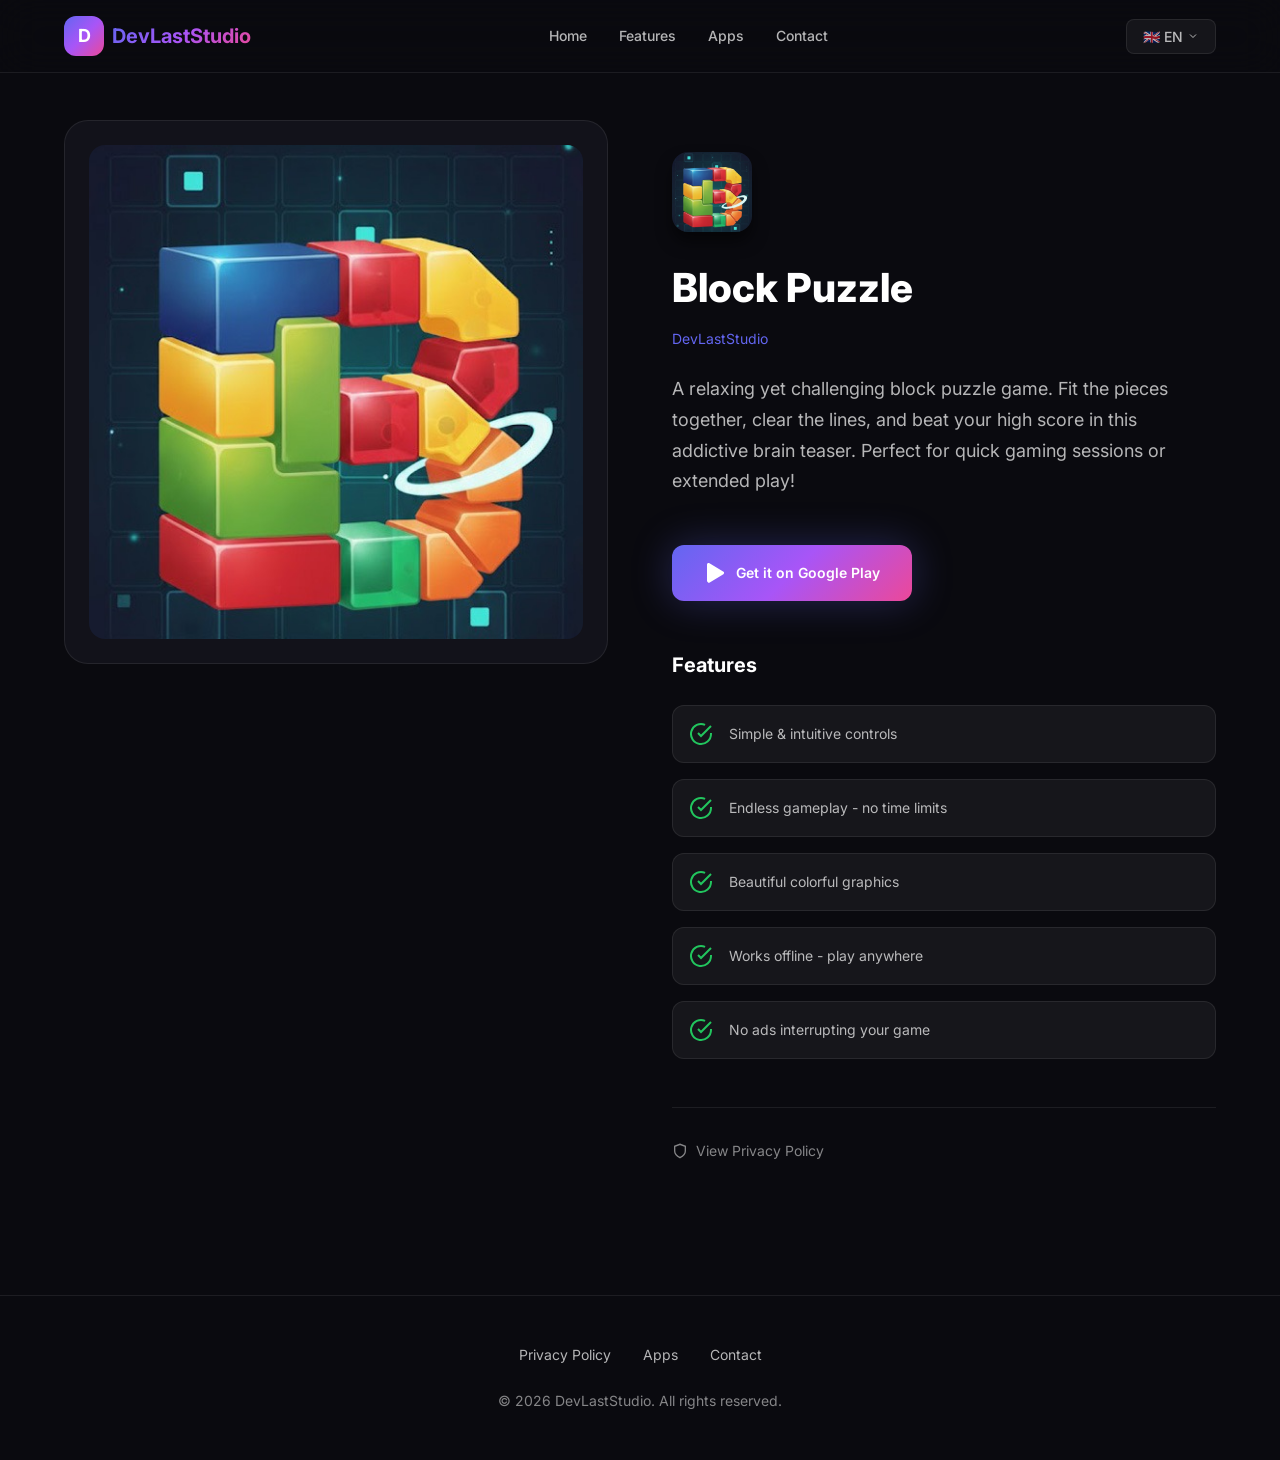
==== commit 0656a02d: "Link Block Puzzle and Draw Your Way to Google Play Co-Authored-By: Claude Opus 5.5 <noreply@anthropi" ====
--- a/block-puzzle.html
+++ b/block-puzzle.html
@@ -375,7 +375,7 @@
                     </p>
 
                     <!-- Store Buttons -->
-                    <div class="store-buttons"><span class="store-button store-soon"><span data-i18n="comingSoon">Coming soon to App Store &amp; Google Play</span></span></div>
+                    <div class="store-buttons"><a href="https://play.google.com/store/apps/details?id=com.devlaststudio.blockpuzzle" class="store-button" target="_blank" rel="noopener"><svg viewBox="0 0 24 24" fill="currentColor"><path d="M3 20.5v-17c0-.83.67-1.5 1.5-1.5.36 0 .7.13.97.36l14.06 8.5c.55.42.73 1.15.4 1.76-.12.22-.31.4-.53.53l-14.06 8.5c-.51.31-1.17.14-1.48-.37-.1-.17-.16-.36-.16-.56z" /></svg><span data-i18n="downloadPlayStore">Get it on Google Play</span></a></div>
 
                     <!-- Features -->
                     <div class="app-features">
